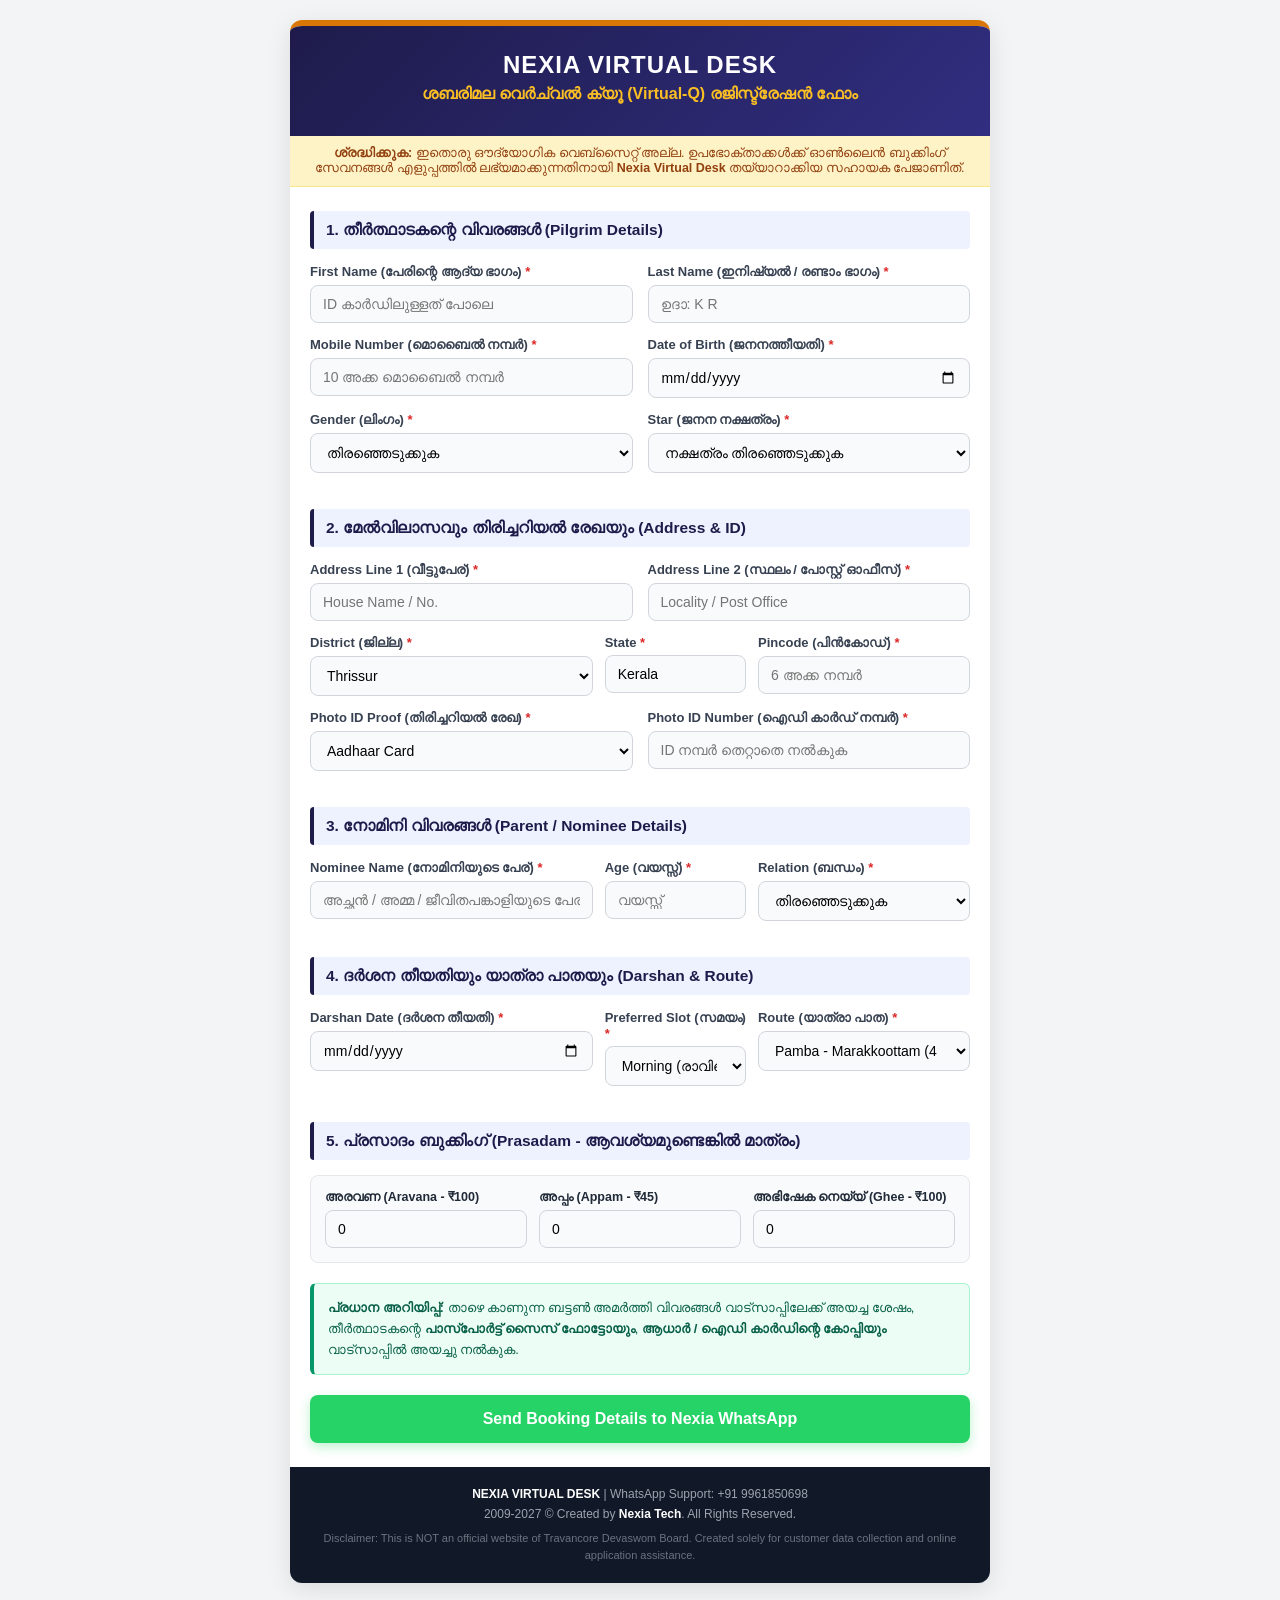
==== sabarimala/index.html @ ea1bdca4 "Create index.html page for sabarimala virtual queue application data collection" ====
<!DOCTYPE html>
<html lang="ml">
<head>
    <meta charset="UTF-8">
    <meta name="viewport" content="width=device-width, initial-scale=1.0">
    <title>Sabarimala Virtual-Q Assistance | Nexia Virtual Desk</title>
    <style>
        :root {
            --primary: #1e1b4b;
            --secondary: #312e81;
            --accent: #d97706;
            --whatsapp: #25D366;
            --bg: #f3f4f6;
            --card: #ffffff;
            --text: #1f2937;
            --border: #d1d5db;
        }
        * {
            box-sizing: border-box;
            margin: 0;
            padding: 0;
            font-family: 'Segoe UI', Roboto, Helvetica, Arial, sans-serif;
        }
        body {
            background-color: var(--bg);
            color: var(--text);
            padding: 20px 12px;
        }
        .container {
            max-width: 700px;
            margin: 0 auto;
            background: var(--card);
            border-radius: 12px;
            box-shadow: 0 6px 24px rgba(0, 0, 0, 0.1);
            overflow: hidden;
            border-top: 6px solid var(--accent);
        }
        .header {
            background: linear-gradient(135deg, var(--primary), var(--secondary));
            color: #ffffff;
            padding: 25px 20px;
            text-align: center;
        }
        .header h1 {
            font-size: 24px;
            font-weight: 800;
            letter-spacing: 1px;
            margin-bottom: 6px;
            color: #ffffff;
        }
        .header h2 {
            font-size: 16px;
            color: #fbbf24;
            font-weight: 600;
            margin-bottom: 8px;
        }
        .disclaimer-banner {
            background-color: #fef3c7;
            color: #92400e;
            padding: 10px 15px;
            font-size: 12.5px;
            text-align: center;
            border-bottom: 1px solid #fde68a;
            font-weight: 500;
        }
        .form-body {
            padding: 24px 20px;
        }
        .section-title {
            font-size: 15.5px;
            font-weight: 700;
            color: var(--primary);
            background: #eef2ff;
            padding: 10px 12px;
            border-left: 4px solid var(--primary);
            border-radius: 4px;
            margin: 22px 0 15px 0;
        }
        .section-title:first-child {
            margin-top: 0;
        }
        .grid-row {
            display: grid;
            grid-template-columns: 1fr 1fr;
            gap: 15px;
        }
        .grid-3 {
            display: grid;
            grid-template-columns: 2fr 1fr 1.5fr;
            gap: 12px;
        }
        .form-group {
            margin-bottom: 14px;
        }
        label {
            display: block;
            font-size: 13px;
            font-weight: 600;
            margin-bottom: 5px;
            color: #374151;
        }
        label span.req {
            color: #dc2626;
        }
        input, select {
            width: 100%;
            padding: 10px 12px;
            border: 1px solid var(--border);
            border-radius: 8px;
            font-size: 14px;
            background: #f9fafb;
            transition: all 0.2s;
        }
        input:focus, select:focus {
            outline: none;
            border-color: var(--accent);
            background: #ffffff;
            box-shadow: 0 0 0 3px rgba(217, 119, 6, 0.15);
        }
        .prasadam-grid {
            display: grid;
            grid-template-columns: repeat(auto-fill, minmax(190px, 1fr));
            gap: 12px;
            background: #f9fafb;
            padding: 14px;
            border-radius: 8px;
            border: 1px solid #e5e7eb;
        }
        .prasadam-item label {
            font-size: 12.5px;
            color: #1f2937;
        }
        .note-box {
            background: #ecfdf5;
            border: 1px solid #a7f3d0;
            border-left: 4px solid #059669;
            padding: 14px;
            border-radius: 6px;
            font-size: 13px;
            color: #065f46;
            margin: 20px 0;
            line-height: 1.6;
        }
        .submit-btn {
            width: 100%;
            background: var(--whatsapp);
            color: #ffffff;
            border: none;
            padding: 15px;
            font-size: 16px;
            font-weight: 700;
            border-radius: 8px;
            cursor: pointer;
            display: flex;
            align-items: center;
            justify-content: center;
            gap: 10px;
            box-shadow: 0 4px 12px rgba(37, 211, 102, 0.3);
            transition: background 0.2s, transform 0.1s;
        }
        .submit-btn:hover {
            background: #1ebe5b;
        }
        .submit-btn:active {
            transform: scale(0.99);
        }
        .footer {
            text-align: center;
            padding: 18px 15px;
            background: #111827;
            color: #9ca3af;
            font-size: 12px;
            line-height: 1.6;
        }
        .footer strong {
            color: #ffffff;
        }
        .footer .disclaimer-small {
            font-size: 11px;
            color: #6b7280;
            margin-top: 6px;
        }
        @media (max-width: 580px) {
            .grid-row, .grid-3 {
                grid-template-columns: 1fr;
                gap: 0;
            }
        }
    </style>
</head>
<body>

<div class="container">
    <div class="header">
        <h1>NEXIA VIRTUAL DESK</h1>
        <h2>ശബരിമല വെർച്വൽ ക്യൂ (Virtual-Q) രജിസ്ട്രേഷൻ ഫോം</h2>
    </div>

    <div class="disclaimer-banner">
        <strong>ശ്രദ്ധിക്കുക:</strong> ഇതൊരു ഔദ്യോഗിക വെബ്സൈറ്റ് അല്ല. ഉപഭോക്താക്കൾക്ക് ഓൺലൈൻ ബുക്കിംഗ് സേവനങ്ങൾ എളുപ്പത്തിൽ ലഭ്യമാക്കുന്നതിനായി <strong>Nexia Virtual Desk</strong> തയ്യാറാക്കിയ സഹായക പേജാണിത്.
    </div>

    <form id="sabarimalaForm" class="form-body" onsubmit="sendToWhatsApp(event)">
        
        <!-- 1. PILGRIM DETAILS -->
        <div class="section-title">1. തീർത്ഥാടകന്റെ വിവരങ്ങൾ (Pilgrim Details)</div>
        
        <div class="grid-row">
            <div class="form-group">
                <label>First Name (പേരിന്റെ ആദ്യ ഭാഗം) <span class="req">*</span></label>
                <input type="text" id="firstName" placeholder="ID കാർഡിലുള്ളത് പോലെ" required>
            </div>
            <div class="form-group">
                <label>Last Name (ഇനിഷ്യൽ / രണ്ടാം ഭാഗം) <span class="req">*</span></label>
                <input type="text" id="lastName" placeholder="ഉദാ: K R" required>
            </div>
        </div>

        <div class="grid-row">
            <div class="form-group">
                <label>Mobile Number (മൊബൈൽ നമ്പർ) <span class="req">*</span></label>
                <input type="tel" id="mobile" pattern="[0-9]{10}" placeholder="10 അക്ക മൊബൈൽ നമ്പർ" required>
            </div>
            <div class="form-group">
                <label>Date of Birth (ജനനത്തീയതി) <span class="req">*</span></label>
                <input type="date" id="dob" required>
            </div>
        </div>

        <div class="grid-row">
            <div class="form-group">
                <label>Gender (ലിംഗം) <span class="req">*</span></label>
                <select id="gender" required>
                    <option value="">തിരഞ്ഞെടുക്കുക</option>
                    <option value="Male">Male (പുരുഷൻ)</option>
                    <option value="Female">Female (സ്ത്രീ)</option>
                    <option value="Others">Others</option>
                </select>
            </div>
            <div class="form-group">
                <label>Star (ജനന നക്ഷത്രം) <span class="req">*</span></label>
                <select id="star" required>
                    <option value="">നക്ഷത്രം തിരഞ്ഞെടുക്കുക</option>
                    <option value="Aswathi (അശ്വതി)">Aswathi (അശ്വതി)</option>
                    <option value="Bharani (ഭരണി)">Bharani (ഭരണി)</option>
                    <option value="Kaarthika (കാർത്തിക)">Kaarthika (കാർത്തിക)</option>
                    <option value="Rohini (രോഹിണി)">Rohini (രോഹിണി)</option>
                    <option value="Makeeryam (മകയിരം)">Makeeryam (മകയിരം)</option>
                    <option value="Thiruvaathira (തിരുവാതിര)">Thiruvaathira (തിരുവാതിര)</option>
                    <option value="Punartham (പുണർതം)">Punartham (പുണർതം)</option>
                    <option value="Pooyyam (പൂയം)">Pooyyam (പൂയം)</option>
                    <option value="Aayilyam (ആയില്യം)">Aayilyam (ആയില്യം)</option>
                    <option value="Makham (മകം)">Makham (മകം)</option>
                    <option value="Pooram (പൂരം)">Pooram (പൂരം)</option>
                    <option value="Uthram (ഉത്രം)">Uthram (ഉത്രം)</option>
                    <option value="Atham (അത്തം)">Atham (അത്തം)</option>
                    <option value="Chitra (ചിത്തിര)">Chitra (ചിത്തിര)</option>
                    <option value="Chothi (ചോതി)">Chothi (ചോതി)</option>
                    <option value="Visaakam (വിശാഖം)">Visaakam (വിശാഖം)</option>
                    <option value="Anizham (അനിഴം)">Anizham (അനിഴം)</option>
                    <option value="Thruketta (തൃക്കേട്ട)">Thruketta (തൃക്കേട്ട)</option>
                    <option value="Moolam (മൂലം)">Moolam (മൂലം)</option>
                    <option value="Pooraadam (പൂരാടം)">Pooraadam (പൂരാടം)</option>
                    <option value="Uthraadam (ഉത്രാടം)">Uthraadam (ഉത്രാടം)</option>
                    <option value="Thiruvonam (തിരുവോണം)">Thiruvonam (തിരുവോണം)</option>
                    <option value="Avittam (അവിട്ടം)">Avittam (അവിട്ടം)</option>
                    <option value="Chathayam (ചതയം)">Chathayam (ചതയം)</option>
                    <option value="Poorattadhi (പൂരുരുട്ടാതി)">Poorattadhi (പൂരുരുട്ടാതി)</option>
                    <option value="Uthrattathi (ഉത്രട്ടാതി)">Uthrattathi (ഉത്രട്ടാതി)</option>
                    <option value="Revathi (രേവതി)">Revathi (രേവതി)</option>
                </select>
            </div>
        </div>

        <!-- 2. ADDRESS & ID DETAILS -->
        <div class="section-title">2. മേൽവിലാസവും തിരിച്ചറിയൽ രേഖയും (Address & ID)</div>

        <div class="grid-row">
            <div class="form-group">
                <label>Address Line 1 (വീട്ടുപേര്) <span class="req">*</span></label>
                <input type="text" id="address1" placeholder="House Name / No." required>
            </div>
            <div class="form-group">
                <label>Address Line 2 (സ്ഥലം / പോസ്റ്റ് ഓഫീസ്) <span class="req">*</span></label>
                <input type="text" id="address2" placeholder="Locality / Post Office" required>
            </div>
        </div>

        <div class="grid-3">
            <div class="form-group">
                <label>District (ജില്ല) <span class="req">*</span></label>
                <select id="district" required>
                    <option value="Thrissur">Thrissur</option>
                    <option value="Thiruvananthapuram">Thiruvananthapuram</option>
                    <option value="Kollam">Kollam</option>
                    <option value="Pathanamthitta">Pathanamthitta</option>
                    <option value="Alappuzha">Alappuzha</option>
                    <option value="Kottayam">Kottayam</option>
                    <option value="Idukki">Idukki</option>
                    <option value="Ernakulam">Ernakulam</option>
                    <option value="Palakkad">Palakkad</option>
                    <option value="Malappuram">Malappuram</option>
                    <option value="Kozhikode">Kozhikode</option>
                    <option value="Wayanad">Wayanad</option>
                    <option value="Kannur">Kannur</option>
                    <option value="Kasaragod">Kasaragod</option>
                    <option value="Other State">Other State</option>
                </select>
            </div>
            <div class="form-group">
                <label>State <span class="req">*</span></label>
                <input type="text" id="state" value="Kerala" required>
            </div>
            <div class="form-group">
                <label>Pincode (പിൻകോഡ്) <span class="req">*</span></label>
                <input type="text" id="pincode" pattern="[0-9]{6}" placeholder="6 അക്ക നമ്പർ" required>
            </div>
        </div>

        <div class="grid-row">
            <div class="form-group">
                <label>Photo ID Proof (തിരിച്ചറിയൽ രേഖ) <span class="req">*</span></label>
                <select id="idType" required>
                    <option value="Aadhaar">Aadhaar Card</option>
                    <option value="Voter ID">Voter ID</option>
                    <option value="Passport">Passport</option>
                </select>
            </div>
            <div class="form-group">
                <label>Photo ID Number (ഐഡി കാർഡ് നമ്പർ) <span class="req">*</span></label>
                <input type="text" id="idNumber" placeholder="ID നമ്പർ തെറ്റാതെ നൽകുക" required>
            </div>
        </div>

        <!-- 3. NOMINEE DETAILS -->
        <div class="section-title">3. നോമിനി വിവരങ്ങൾ (Parent / Nominee Details)</div>

        <div class="grid-3">
            <div class="form-group">
                <label>Nominee Name (നോമിനിയുടെ പേര്) <span class="req">*</span></label>
                <input type="text" id="nomineeName" placeholder="അച്ഛൻ / അമ്മ / ജീവിതപങ്കാളിയുടെ പേര്" required>
            </div>
            <div class="form-group">
                <label>Age (വയസ്സ്) <span class="req">*</span></label>
                <input type="number" id="nomineeAge" min="1" max="110" placeholder="വയസ്സ്" required>
            </div>
            <div class="form-group">
                <label>Relation (ബന്ധം) <span class="req">*</span></label>
                <select id="nomineeRelation" required>
                    <option value="">തിരഞ്ഞെടുക്കുക</option>
                    <option value="Father (അച്ഛൻ)">Father (അച്ഛൻ)</option>
                    <option value="Mother (അമ്മ)">Mother (അമ്മ)</option>
                    <option value="Spouse (ഭാര്യ / ഭർത്താവ്)">Spouse (ഭാര്യ / ഭർത്താവ്)</option>
                    <option value="Son (മകൻ)">Son (മകൻ)</option>
                    <option value="Daughter (മകൾ)">Daughter (മകൾ)</option>
                    <option value="Brother (സഹോദരൻ)">Brother (സഹോദരൻ)</option>
                    <option value="Sister (സഹോദരി)">Sister (സഹോദരി)</option>
                </select>
            </div>
        </div>

        <!-- 4. DARSHAN & ROUTE DETAILS -->
        <div class="section-title">4. ദർശന തീയതിയും യാത്രാ പാതയും (Darshan & Route)</div>

        <div class="grid-3">
            <div class="form-group">
                <label>Darshan Date (ദർശന തീയതി) <span class="req">*</span></label>
                <input type="date" id="bookingDate" required>
            </div>
            <div class="form-group">
                <label>Preferred Slot (സമയം) <span class="req">*</span></label>
                <select id="slotTime" required>
                    <option value="Morning (രാവിലെ)">Morning (രാവിലെ)</option>
                    <option value="Afternoon (ഉച്ചയ്ക്ക്)">Afternoon (ഉച്ചയ്ക്ക്)</option>
                    <option value="Evening (വൈകുന്നേരം)">Evening (വൈകുന്നേരം)</option>
                    <option value="Any Available Slot">Any Available Slot</option>
                </select>
            </div>
            <div class="form-group">
                <label>Route (യാത്രാ പാത) <span class="req">*</span></label>
                <select id="route" required>
                    <option value="Pamba - Marakkoottam (4 Kms)">Pamba - Marakkoottam (4 Kms)</option>
                    <option value="Erumely - Traditional Path (46 Kms)">Erumely - Traditional Path (46 Kms)</option>
                    <option value="Vandiperiyar - Pulmedu (16 Kms)">Vandiperiyar - Pulmedu (16 Kms)</option>
                </select>
            </div>
        </div>

        <!-- 5. PRASADAM DETAILS -->
        <div class="section-title">5. പ്രസാദം ബുക്കിംഗ് (Prasadam - ആവശ്യമുണ്ടെങ്കിൽ മാത്രം)</div>
        
        <div class="prasadam-grid">
            <div class="prasadam-item">
                <label>അരവണ (Aravana - ₹100)</label>
                <input type="number" id="aravana" min="0" max="10" value="0">
            </div>
            <div class="prasadam-item">
                <label>അപ്പം (Appam - ₹45)</label>
                <input type="number" id="appam" min="0" max="5" value="0">
            </div>
            <div class="prasadam-item">
                <label>അഭിഷേക നെയ്യ് (Ghee - ₹100)</label>
                <input type="number" id="ghee" min="0" max="5" value="0">
            </div>
        </div>

        <div class="note-box">
            <strong>പ്രധാന അറിയിപ്പ്:</strong> താഴെ കാണുന്ന ബട്ടൺ അമർത്തി വിവരങ്ങൾ വാട്സാപ്പിലേക്ക് അയച്ച ശേഷം, തീർത്ഥാടകന്റെ <strong>പാസ്‌പോർട്ട് സൈസ് ഫോട്ടോയും</strong>, <strong>ആധാർ / ഐഡി കാർഡിന്റെ കോപ്പിയും</strong> വാട്സാപ്പിൽ അയച്ചു നൽകുക.
        </div>

        <button type="submit" class="submit-btn">
            <span>Send Booking Details to Nexia WhatsApp</span>
        </button>
    </form>

    <div class="footer">
        <div><strong>NEXIA VIRTUAL DESK</strong> | WhatsApp Support: +91 9961850698</div>
        <div>2009-2027 &copy; Created by <strong>Nexia Tech</strong>. All Rights Reserved.</div>
        <div class="disclaimer-small">Disclaimer: This is NOT an official website of Travancore Devaswom Board. Created solely for customer data collection and online application assistance.</div>
    </div>
</div>

<script>
function sendToWhatsApp(event) {
    event.preventDefault();

    const firstName = document.getElementById('firstName').value.trim();
    const lastName = document.getElementById('lastName').value.trim();
    const mobile = document.getElementById('mobile').value.trim();
    const dobRaw = document.getElementById('dob').value;
    const gender = document.getElementById('gender').value;
    const star = document.getElementById('star').value;

    const address1 = document.getElementById('address1').value.trim();
    const address2 = document.getElementById('address2').value.trim();
    const district = document.getElementById('district').value;
    const state = document.getElementById('state').value.trim();
    const pincode = document.getElementById('pincode').value.trim();
    const idType = document.getElementById('idType').value;
    const idNumber = document.getElementById('idNumber').value.trim();

    const nomineeName = document.getElementById('nomineeName').value.trim();
    const nomineeAge = document.getElementById('nomineeAge').value.trim();
    const nomineeRelation = document.getElementById('nomineeRelation').value;

    const bookingDateRaw = document.getElementById('bookingDate').value;
    const slotTime = document.getElementById('slotTime').value;
    const route = document.getElementById('route').value;

    const aravana = document.getElementById('aravana').value || '0';
    const appam = document.getElementById('appam').value || '0';
    const ghee = document.getElementById('ghee').value || '0';

    const formatDate = (dateStr) => {
        if (!dateStr) return 'N/A';
        const parts = dateStr.split('-');
        return `${parts[2]}-${parts[1]}-${parts[0]}`;
    };

    const dob = formatDate(dobRaw);
    const bookingDate = formatDate(bookingDateRaw);

    let prasadamText = 'ആവശ്യമില്ല (None)';
    if (parseInt(aravana) > 0 || parseInt(appam) > 0 || parseInt(ghee) > 0) {
        prasadamText = `Aravana: ${aravana}, Appam: ${appam}, Ghee: ${ghee}`;
    }

    const message = 
`*SABARIMALA VIRTUAL-Q BOOKING*
*Nexia Virtual Desk*

*1. Pilgrim Details:*
• *First Name:* ${firstName}
• *Last Name:* ${lastName}
• *Mobile:* ${mobile}
• *DOB:* ${dob}
• *Gender:* ${gender}
• *Star:* ${star}

*2. Address & ID Proof:*
• *Address 1:* ${address1}
• *Address 2:* ${address2}
• *District:* ${district}
• *State:* ${state}
• *Pincode:* ${pincode}
• *ID Proof:* ${idType}
• *ID Number:* ${idNumber}

*3. Nominee Details:*
• *Nominee Name:* ${nomineeName}
• *Nominee Age:* ${nomineeAge}
• *Relation:* ${nomineeRelation}

*4. Darshan & Prasadam:*
• *Darshan Date:* ${bookingDate}
• *Preferred Slot:* ${slotTime}
• *Route:* ${route}
• *Prasadam:* ${prasadamText}

*(തീർത്ഥാടകന്റെ ഫോട്ടോയും ഐഡി കാർഡ് കോപ്പിയും ഇതോടൊപ്പം അയക്കുന്നു)*`;

    const whatsappUrl = `https://wa.me/919961850698?text=${encodeURIComponent(message)}`;
    window.open(whatsappUrl, '_blank');
}
</script>

</body>
</html>
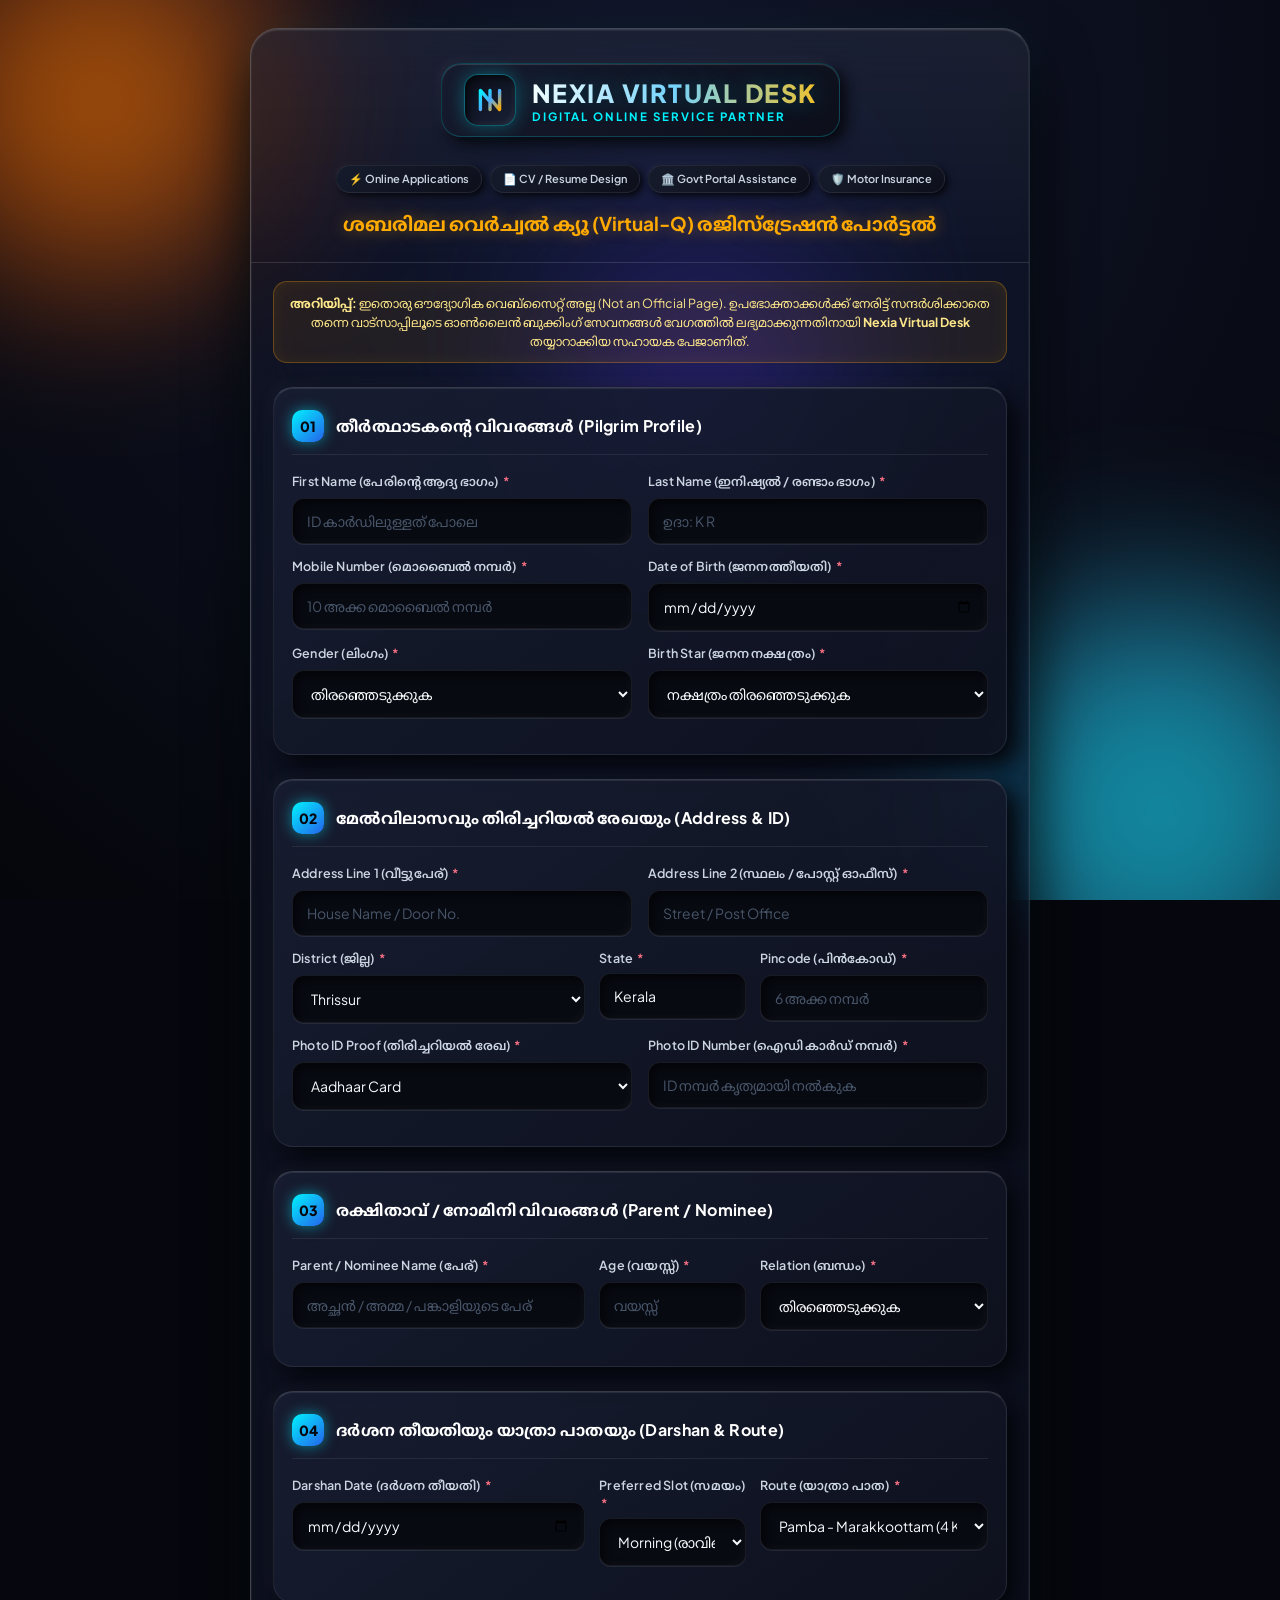
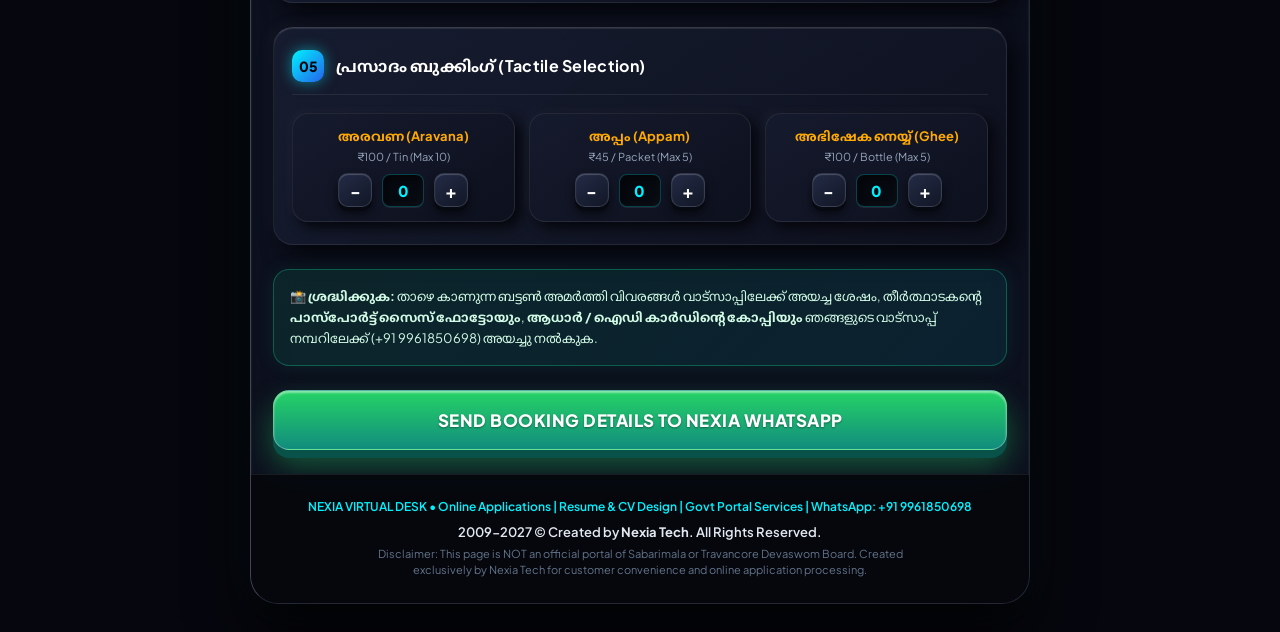
==== commit fcce5312: "Update index.html black theme added" ====
--- a/sabarimala/index.html
+++ b/sabarimala/index.html
@@ -3,469 +3,877 @@
 <head>
     <meta charset="UTF-8">
     <meta name="viewport" content="width=device-width, initial-scale=1.0">
-    <title>Sabarimala Virtual-Q Assistance | Nexia Virtual Desk</title>
+    <title>Sabarimala Virtual-Q | Nexia Virtual Desk</title>
+    <link href="https://fonts.googleapis.com/css2?family=Plus+Jakarta+Sans:wght@400;600;700;800&family=Noto+Sans+Malayalam:wght@400;600;700&display=swap" rel="stylesheet">
     <style>
         :root {
-            --primary: #1e1b4b;
-            --secondary: #312e81;
-            --accent: #d97706;
-            --whatsapp: #25D366;
-            --bg: #f3f4f6;
-            --card: #ffffff;
-            --text: #1f2937;
-            --border: #d1d5db;
-        }
+            --bg-deep: #06070e;
+            --glass-bg: rgba(18, 22, 38, 0.65);
+            --glass-border: rgba(255, 255, 255, 0.1);
+            --glass-highlight: rgba(255, 255, 255, 0.22);
+            --neon-gold: #ffaa00;
+            --neon-cyan: #00f2fe;
+            --neon-purple: #7c3aed;
+            --neon-green: #10b981;
+            --text-main: #f8fafc;
+            --text-muted: #94a3b8;
+            --skeuo-dark: #090b14;
+            --skeuo-light: #1e253c;
+        }
+
         * {
             box-sizing: border-box;
             margin: 0;
             padding: 0;
-            font-family: 'Segoe UI', Roboto, Helvetica, Arial, sans-serif;
-        }
+            font-family: 'Plus Jakarta Sans', 'Noto Sans Malayalam', sans-serif;
+            -webkit-tap-highlight-color: transparent;
+        }
+
         body {
-            background-color: var(--bg);
-            color: var(--text);
-            padding: 20px 12px;
-        }
-        .container {
-            max-width: 700px;
+            background-color: var(--bg-deep);
+            color: var(--text-main);
+            min-height: 100vh;
+            padding: 28px 14px;
+            position: relative;
+            overflow-x: hidden;
+        }
+
+        /* Animated Floating Liquid Neon Orbs */
+        .ambient-canvas {
+            position: fixed;
+            top: 0;
+            left: 0;
+            width: 100vw;
+            height: 100vh;
+            z-index: -1;
+            overflow: hidden;
+            background: radial-gradient(circle at 50% 10%, #11162b 0%, #05060b 100%);
+        }
+
+        .orb {
+            position: absolute;
+            border-radius: 50%;
+            filter: blur(85px);
+            opacity: 0.6;
+            animation: floatOrb 18s infinite alternate ease-in-out;
+        }
+
+        .orb-1 {
+            width: 360px;
+            height: 360px;
+            background: radial-gradient(circle, #ff9900, #ff3300);
+            top: -80px;
+            left: -80px;
+        }
+
+        .orb-2 {
+            width: 420px;
+            height: 420px;
+            background: radial-gradient(circle, #00f2fe, #4facfe);
+            bottom: -120px;
+            right: -90px;
+            animation-delay: -5s;
+        }
+
+        .orb-3 {
+            width: 300px;
+            height: 300px;
+            background: radial-gradient(circle, #9333ea, #3b82f6);
+            top: 42%;
+            left: 55%;
+            transform: translate(-50%, -50%);
+            animation-delay: -10s;
+        }
+
+        @keyframes floatOrb {
+            0% { transform: translate(0, 0) scale(1) rotate(0deg); }
+            50% { transform: translate(45px, -55px) scale(1.12) rotate(18deg); }
+            100% { transform: translate(-40px, 45px) scale(0.92) rotate(-18deg); }
+        }
+
+        /* Main Liquid Glass Container */
+        .main-wrapper {
+            max-width: 780px;
             margin: 0 auto;
-            background: var(--card);
-            border-radius: 12px;
-            box-shadow: 0 6px 24px rgba(0, 0, 0, 0.1);
+            background: var(--glass-bg);
+            backdrop-filter: blur(28px) saturate(180%);
+            -webkit-backdrop-filter: blur(28px) saturate(180%);
+            border-radius: 28px;
+            border: 1px solid var(--glass-border);
+            border-top: 1px solid var(--glass-highlight);
+            border-left: 1px solid var(--glass-highlight);
+            box-shadow: 
+                0 30px 60px rgba(0, 0, 0, 0.85),
+                inset 0 1px 2px rgba(255, 255, 255, 0.18),
+                0 0 40px rgba(0, 242, 254, 0.06);
             overflow: hidden;
-            border-top: 6px solid var(--accent);
-        }
-        .header {
-            background: linear-gradient(135deg, var(--primary), var(--secondary));
-            color: #ffffff;
-            padding: 25px 20px;
+        }
+
+        /* Nexia Brand Header & Geometric Logo */
+        .brand-header {
+            padding: 34px 24px 24px;
             text-align: center;
-        }
-        .header h1 {
-            font-size: 24px;
+            background: linear-gradient(180deg, rgba(255,255,255,0.05) 0%, rgba(255,255,255,0) 100%);
+            border-bottom: 1px solid rgba(255, 255, 255, 0.08);
+            position: relative;
+        }
+
+        .logo-row {
+            display: inline-flex;
+            align-items: center;
+            gap: 16px;
+            margin-bottom: 14px;
+            padding: 10px 22px;
+            border-radius: 20px;
+            background: linear-gradient(145deg, #161b2e, #0c0f1a);
+            box-shadow: 
+                6px 6px 14px #06080e,
+                -4px -4px 12px rgba(255, 255, 255, 0.05),
+                inset 0 1px 1px rgba(255, 255, 255, 0.15);
+            border: 1px solid rgba(0, 242, 254, 0.2);
+        }
+
+        .nexia-logo-box {
+            width: 52px;
+            height: 52px;
+            border-radius: 14px;
+            background: linear-gradient(145deg, #0b0e18, #192036);
+            box-shadow: 
+                inset 3px 3px 6px #06080d,
+                inset -2px -2px 5px rgba(255, 255, 255, 0.07),
+                0 0 18px rgba(0, 242, 254, 0.3);
+            display: flex;
+            align-items: center;
+            justify-content: center;
+            border: 1px solid rgba(0, 242, 254, 0.35);
+        }
+
+        .brand-text-group {
+            text-align: left;
+        }
+
+        .brand-title {
+            font-size: 25px;
             font-weight: 800;
-            letter-spacing: 1px;
-            margin-bottom: 6px;
-            color: #ffffff;
-        }
-        .header h2 {
-            font-size: 16px;
-            color: #fbbf24;
+            letter-spacing: 1.5px;
+            background: linear-gradient(90deg, #ffffff, #7dd3fc, #fbbf24);
+            -webkit-background-clip: text;
+            -webkit-text-fill-color: transparent;
+            text-shadow: 0 0 25px rgba(0, 242, 254, 0.25);
+        }
+
+        .brand-tagline {
+            font-size: 11.5px;
+            color: var(--neon-cyan);
+            letter-spacing: 2px;
+            text-transform: uppercase;
+            font-weight: 700;
+            display: block;
+        }
+
+        /* Nexia Service Pills */
+        .nexia-services-bar {
+            display: flex;
+            flex-wrap: wrap;
+            justify-content: center;
+            gap: 8px;
+            margin: 14px 0 18px;
+        }
+
+        .service-pill {
+            font-size: 11px;
             font-weight: 600;
-            margin-bottom: 8px;
-        }
-        .disclaimer-banner {
-            background-color: #fef3c7;
-            color: #92400e;
-            padding: 10px 15px;
+            color: #cbd5e1;
+            padding: 6px 12px;
+            border-radius: 99px;
+            background: linear-gradient(145deg, #161b2c, #0d101b);
+            box-shadow: 
+                3px 3px 6px #07080e,
+                -2px -2px 5px rgba(255,255,255,0.04);
+            border: 1px solid rgba(255,255,255,0.07);
+        }
+
+        .portal-heading {
+            font-size: 19px;
+            font-weight: 700;
+            color: var(--neon-gold);
+            text-shadow: 0 0 16px rgba(255, 170, 0, 0.45);
+            margin-top: 6px;
+        }
+
+        /* Tactile Disclaimer Box */
+        .disclaimer-glass {
+            margin: 18px 22px 0;
+            padding: 12px 16px;
+            border-radius: 14px;
+            background: rgba(255, 170, 0, 0.08);
+            border: 1px solid rgba(255, 170, 0, 0.3);
+            box-shadow: inset 0 0 15px rgba(255, 170, 0, 0.08);
+            color: #fde68a;
             font-size: 12.5px;
             text-align: center;
-            border-bottom: 1px solid #fde68a;
-            font-weight: 500;
-        }
-        .form-body {
-            padding: 24px 20px;
-        }
-        .section-title {
-            font-size: 15.5px;
+            line-height: 1.5;
+        }
+
+        .form-content {
+            padding: 24px 22px;
+        }
+
+        /* 3D Skeuomorphic Tactile Cards */
+        .skeuo-card {
+            background: linear-gradient(145deg, rgba(26, 32, 53, 0.8), rgba(14, 17, 30, 0.9));
+            border-radius: 20px;
+            padding: 22px 18px;
+            margin-bottom: 24px;
+            border: 1px solid rgba(255, 255, 255, 0.07);
+            border-top: 1px solid rgba(255, 255, 255, 0.16);
+            box-shadow: 
+                10px 10px 22px #05060b,
+                -6px -6px 16px rgba(255, 255, 255, 0.03),
+                inset 0 1px 1px rgba(255, 255, 255, 0.1);
+            transition: transform 0.2s cubic-bezier(0.34, 1.56, 0.64, 1), box-shadow 0.2s ease;
+        }
+
+        .skeuo-card:active {
+            transform: translateY(2px) scale(0.996);
+            box-shadow: 
+                4px 4px 10px #05060b,
+                inset 2px 2px 6px rgba(0, 0, 0, 0.6);
+        }
+
+        .card-header {
+            display: flex;
+            align-items: center;
+            gap: 12px;
+            margin-bottom: 18px;
+            padding-bottom: 12px;
+            border-bottom: 1px solid rgba(255, 255, 255, 0.08);
+        }
+
+        .step-orb {
+            width: 32px;
+            height: 32px;
+            border-radius: 10px;
+            background: linear-gradient(135deg, var(--neon-cyan), #2563eb);
+            color: #04060c;
+            font-weight: 800;
+            font-size: 14px;
+            display: flex;
+            align-items: center;
+            justify-content: center;
+            box-shadow: 0 0 14px rgba(0, 242, 254, 0.5);
+        }
+
+        .card-title {
+            font-size: 16px;
             font-weight: 700;
-            color: var(--primary);
-            background: #eef2ff;
-            padding: 10px 12px;
-            border-left: 4px solid var(--primary);
-            border-radius: 4px;
-            margin: 22px 0 15px 0;
-        }
-        .section-title:first-child {
-            margin-top: 0;
-        }
-        .grid-row {
+            color: #ffffff;
+            letter-spacing: 0.3px;
+        }
+
+        .grid-2 {
             display: grid;
             grid-template-columns: 1fr 1fr;
-            gap: 15px;
-        }
+            gap: 16px;
+        }
+
         .grid-3 {
             display: grid;
-            grid-template-columns: 2fr 1fr 1.5fr;
-            gap: 12px;
-        }
-        .form-group {
+            grid-template-columns: 1.8fr 0.9fr 1.4fr;
+            gap: 14px;
+        }
+
+        .field-box {
             margin-bottom: 14px;
         }
+
         label {
             display: block;
-            font-size: 13px;
+            font-size: 12.5px;
             font-weight: 600;
-            margin-bottom: 5px;
-            color: #374151;
-        }
-        label span.req {
-            color: #dc2626;
-        }
+            color: #cbd5e1;
+            margin-bottom: 7px;
+            letter-spacing: 0.2px;
+        }
+
+        label .req {
+            color: #fb7185;
+            margin-left: 2px;
+        }
+
+        /* Recessed 3D Skeuomorphic Inputs */
         input, select {
             width: 100%;
-            padding: 10px 12px;
-            border: 1px solid var(--border);
-            border-radius: 8px;
+            padding: 13px 14px;
+            border-radius: 12px;
+            background: #080a12;
+            color: #f8fafc;
             font-size: 14px;
-            background: #f9fafb;
-            transition: all 0.2s;
-        }
+            border: 1px solid rgba(255, 255, 255, 0.07);
+            box-shadow: 
+                inset 4px 4px 8px #040509,
+                inset -3px -3px 7px rgba(255, 255, 255, 0.03),
+                0 1px 0 rgba(255, 255, 255, 0.08);
+            transition: all 0.22s ease;
+        }
+
+        input::placeholder {
+            color: #475569;
+        }
+
         input:focus, select:focus {
             outline: none;
-            border-color: var(--accent);
-            background: #ffffff;
-            box-shadow: 0 0 0 3px rgba(217, 119, 6, 0.15);
-        }
-        .prasadam-grid {
+            background: #0b0f1c;
+            border-color: var(--neon-cyan);
+            box-shadow: 
+                inset 4px 4px 8px #040509,
+                0 0 14px rgba(0, 242, 254, 0.35);
+        }
+
+        select option {
+            background: #0f1424;
+            color: #ffffff;
+        }
+
+        /* Tactile 3D Push Counter Buttons for Prasadam */
+        .prasadam-wrapper {
             display: grid;
-            grid-template-columns: repeat(auto-fill, minmax(190px, 1fr));
-            gap: 12px;
-            background: #f9fafb;
-            padding: 14px;
+            grid-template-columns: repeat(3, 1fr);
+            gap: 14px;
+        }
+
+        .prasadam-tactile-box {
+            background: linear-gradient(145deg, #151a2d, #0d101d);
+            padding: 14px 12px;
+            border-radius: 16px;
+            text-align: center;
+            border: 1px solid rgba(255,255,255,0.08);
+            box-shadow: 
+                6px 6px 12px #06070d,
+                -4px -4px 10px rgba(255,255,255,0.03);
+        }
+
+        .prasadam-name {
+            font-size: 13px;
+            font-weight: 700;
+            color: var(--neon-gold);
+            margin-bottom: 4px;
+        }
+
+        .prasadam-price {
+            font-size: 11px;
+            color: var(--text-muted);
+            margin-bottom: 10px;
+        }
+
+        .counter-controls {
+            display: flex;
+            align-items: center;
+            justify-content: center;
+            gap: 10px;
+        }
+
+        .tactile-mini-btn {
+            width: 34px;
+            height: 34px;
+            border-radius: 10px;
+            border: 1px solid rgba(255,255,255,0.12);
+            background: linear-gradient(145deg, #232b46, #121726);
+            color: #ffffff;
+            font-size: 18px;
+            font-weight: 700;
+            cursor: pointer;
+            box-shadow: 
+                0 4px 0 #070911,
+                0 6px 10px rgba(0,0,0,0.6),
+                inset 0 1px 1px rgba(255,255,255,0.2);
+            transition: all 0.1s ease;
+        }
+
+        .tactile-mini-btn:active {
+            transform: translateY(4px);
+            box-shadow: 
+                0 0px 0 #070911,
+                inset 2px 2px 5px rgba(0,0,0,0.7);
+        }
+
+        .counter-val {
+            width: 42px;
+            text-align: center;
+            font-weight: 800;
+            font-size: 15px;
+            padding: 6px 0;
             border-radius: 8px;
-            border: 1px solid #e5e7eb;
-        }
-        .prasadam-item label {
-            font-size: 12.5px;
-            color: #1f2937;
-        }
-        .note-box {
-            background: #ecfdf5;
-            border: 1px solid #a7f3d0;
-            border-left: 4px solid #059669;
-            padding: 14px;
-            border-radius: 6px;
+            background: #070910;
+            color: var(--neon-cyan);
+            border: 1px solid rgba(0, 242, 254, 0.25);
+        }
+
+        /* Document Alert Box */
+        .doc-notice {
+            background: linear-gradient(135deg, rgba(16, 185, 129, 0.12), rgba(0, 242, 254, 0.08));
+            border: 1px solid rgba(16, 185, 129, 0.4);
+            border-radius: 16px;
+            padding: 16px;
+            margin-bottom: 24px;
             font-size: 13px;
-            color: #065f46;
-            margin: 20px 0;
+            color: #d1fae5;
             line-height: 1.6;
-        }
-        .submit-btn {
+            box-shadow: 0 0 20px rgba(16, 185, 129, 0.1);
+        }
+
+        /* 3D Physical Tactile Push Button */
+        .tactile-submit-btn {
             width: 100%;
-            background: var(--whatsapp);
+            padding: 18px 24px;
+            border-radius: 16px;
+            border: 1px solid rgba(255, 255, 255, 0.3);
+            background: linear-gradient(180deg, #25d366 0%, #128c7e 100%);
             color: #ffffff;
-            border: none;
-            padding: 15px;
-            font-size: 16px;
-            font-weight: 700;
-            border-radius: 8px;
+            font-size: 17px;
+            font-weight: 800;
+            letter-spacing: 0.5px;
             cursor: pointer;
             display: flex;
             align-items: center;
             justify-content: center;
-            gap: 10px;
-            box-shadow: 0 4px 12px rgba(37, 211, 102, 0.3);
-            transition: background 0.2s, transform 0.1s;
-        }
-        .submit-btn:hover {
-            background: #1ebe5b;
-        }
-        .submit-btn:active {
-            transform: scale(0.99);
-        }
-        .footer {
+            gap: 12px;
+            box-shadow: 
+                0 8px 0 #095249,
+                0 15px 30px rgba(37, 211, 102, 0.4),
+                inset 0 2px 2px rgba(255, 255, 255, 0.45);
+            transition: all 0.12s cubic-bezier(0.4, 0, 0.2, 1);
+            text-shadow: 0 1px 2px rgba(0, 0, 0, 0.4);
+        }
+
+        .tactile-submit-btn:hover {
+            filter: brightness(1.06);
+            box-shadow: 
+                0 8px 0 #095249,
+                0 18px 36px rgba(37, 211, 102, 0.55),
+                inset 0 2px 2px rgba(255, 255, 255, 0.5);
+        }
+
+        .tactile-submit-btn:active {
+            transform: translateY(7px);
+            box-shadow: 
+                0 1px 0 #095249,
+                0 5px 12px rgba(37, 211, 102, 0.3),
+                inset 0 3px 6px rgba(0, 0, 0, 0.4);
+        }
+
+        /* Nexia Showcase Footer */
+        .nexia-footer {
+            background: rgba(5, 7, 13, 0.9);
+            border-top: 1px solid rgba(255, 255, 255, 0.08);
+            padding: 24px 20px;
             text-align: center;
-            padding: 18px 15px;
-            background: #111827;
-            color: #9ca3af;
+        }
+
+        .footer-services {
             font-size: 12px;
-            line-height: 1.6;
-        }
-        .footer strong {
-            color: #ffffff;
-        }
-        .footer .disclaimer-small {
+            color: var(--neon-cyan);
+            margin-bottom: 10px;
+            font-weight: 600;
+        }
+
+        .footer-copy {
+            font-size: 13px;
+            color: #e2e8f0;
+            font-weight: 600;
+            margin-bottom: 6px;
+        }
+
+        .footer-sub {
             font-size: 11px;
-            color: #6b7280;
-            margin-top: 6px;
-        }
-        @media (max-width: 580px) {
-            .grid-row, .grid-3 {
+            color: #64748b;
+            max-width: 560px;
+            margin: 0 auto;
+            line-height: 1.5;
+        }
+
+        @media (max-width: 620px) {
+            .grid-2, .grid-3, .prasadam-wrapper {
                 grid-template-columns: 1fr;
-                gap: 0;
+                gap: 8px;
+            }
+            .brand-title {
+                font-size: 20px;
+            }
+            .form-content {
+                padding: 18px 14px;
             }
         }
     </style>
 </head>
 <body>
 
-<div class="container">
-    <div class="header">
-        <h1>NEXIA VIRTUAL DESK</h1>
-        <h2>ശബരിമല വെർച്വൽ ക്യൂ (Virtual-Q) രജിസ്ട്രേഷൻ ഫോം</h2>
+    <!-- Animated Floating Neon Glass Orbs -->
+    <div class="ambient-canvas">
+        <div class="orb orb-1"></div>
+        <div class="orb orb-2"></div>
+        <div class="orb orb-3"></div>
     </div>
 
-    <div class="disclaimer-banner">
-        <strong>ശ്രദ്ധിക്കുക:</strong> ഇതൊരു ഔദ്യോഗിക വെബ്സൈറ്റ് അല്ല. ഉപഭോക്താക്കൾക്ക് ഓൺലൈൻ ബുക്കിംഗ് സേവനങ്ങൾ എളുപ്പത്തിൽ ലഭ്യമാക്കുന്നതിനായി <strong>Nexia Virtual Desk</strong> തയ്യാറാക്കിയ സഹായക പേജാണിത്.
+    <div class="main-wrapper">
+        <!-- Brand Header with Geometric 'N' Logo -->
+        <div class="brand-header">
+            <div class="logo-row">
+                <div class="nexia-logo-box">
+                    <svg width="32" height="32" viewBox="0 0 40 40" fill="none" xmlns="http://www.w3.org/2000/svg">
+                        <defs>
+                            <linearGradient id="nexiaGrad" x1="0%" y1="0%" x2="100%" y2="100%">
+                                <stop offset="0%" stop-color="#00f2fe" />
+                                <stop offset="50%" stop-color="#4facfe" />
+                                <stop offset="100%" stop-color="#ffaa00" />
+                            </linearGradient>
+                        </defs>
+                        <path d="M8 32V8L20 22V8M32 8V32L20 18V32" stroke="url(#nexiaGrad)" stroke-width="4.2" stroke-linecap="round" stroke-linejoin="round"/>
+                    </svg>
+                </div>
+                <div class="brand-text-group">
+                    <div class="brand-title">NEXIA VIRTUAL DESK</div>
+                    <span class="brand-tagline">Digital Online Service Partner</span>
+                </div>
+            </div>
+
+            <div class="nexia-services-bar">
+                <span class="service-pill">⚡ Online Applications</span>
+                <span class="service-pill">📄 CV / Resume Design</span>
+                <span class="service-pill">🏛️ Govt Portal Assistance</span>
+                <span class="service-pill">🛡️ Motor Insurance</span>
+            </div>
+
+            <div class="portal-heading">ശബരിമല വെർച്വൽ ക്യൂ (Virtual-Q) രജിസ്ട്രേഷൻ പോർട്ടൽ</div>
+        </div>
+
+        <div class="disclaimer-glass">
+            <strong>അറിയിപ്പ്:</strong> ഇതൊരു ഔദ്യോഗിക വെബ്സൈറ്റ് അല്ല (Not an Official Page). ഉപഭോക്താക്കൾക്ക് നേരിട്ട് സന്ദർശിക്കാതെ തന്നെ വാട്സാപ്പിലൂടെ ഓൺലൈൻ ബുക്കിംഗ് സേവനങ്ങൾ വേഗത്തിൽ ലഭ്യമാക്കുന്നതിനായി <strong>Nexia Virtual Desk</strong> തയ്യാറാക്കിയ സഹായക പേജാണിത്.
+        </div>
+
+        <form id="sabarimalaForm" class="form-content" onsubmit="sendToWhatsApp(event)">
+            
+            <!-- SECTION 1: PILGRIM DETAILS -->
+            <div class="skeuo-card">
+                <div class="card-header">
+                    <div class="step-orb">01</div>
+                    <div class="card-title">തീർത്ഥാടകന്റെ വിവരങ്ങൾ (Pilgrim Profile)</div>
+                </div>
+
+                <div class="grid-2">
+                    <div class="field-box">
+                        <label>First Name (പേരിന്റെ ആദ്യ ഭാഗം) <span class="req">*</span></label>
+                        <input type="text" id="firstName" placeholder="ID കാർഡിലുള്ളത് പോലെ" required>
+                    </div>
+                    <div class="field-box">
+                        <label>Last Name (ഇനിഷ്യൽ / രണ്ടാം ഭാഗം) <span class="req">*</span></label>
+                        <input type="text" id="lastName" placeholder="ഉദാ: K R" required>
+                    </div>
+                </div>
+
+                <div class="grid-2">
+                    <div class="field-box">
+                        <label>Mobile Number (മൊബൈൽ നമ്പർ) <span class="req">*</span></label>
+                        <input type="tel" id="mobile" pattern="[0-9]{10}" placeholder="10 അക്ക മൊബൈൽ നമ്പർ" required>
+                    </div>
+                    <div class="field-box">
+                        <label>Date of Birth (ജനനത്തീയതി) <span class="req">*</span></label>
+                        <input type="date" id="dob" required>
+                    </div>
+                </div>
+
+                <div class="grid-2">
+                    <div class="field-box">
+                        <label>Gender (ലിംഗം) <span class="req">*</span></label>
+                        <select id="gender" required>
+                            <option value="">തിരഞ്ഞെടുക്കുക</option>
+                            <option value="Male">Male (പുരുഷൻ)</option>
+                            <option value="Female">Female (സ്ത്രീ)</option>
+                            <option value="Others">Others</option>
+                        </select>
+                    </div>
+                    <div class="field-box">
+                        <label>Birth Star (ജനന നക്ഷത്രം) <span class="req">*</span></label>
+                        <select id="star" required>
+                            <option value="">നക്ഷത്രം തിരഞ്ഞെടുക്കുക</option>
+                            <option value="Aswathi (അശ്വതി)">Aswathi (അശ്വതി)</option>
+                            <option value="Bharani (ഭരണി)">Bharani (ഭരണി)</option>
+                            <option value="Kaarthika (കാർത്തിക)">Kaarthika (കാർത്തിക)</option>
+                            <option value="Rohini (രോഹിണി)">Rohini (രോഹിണി)</option>
+                            <option value="Makeeryam (മകയിരം)">Makeeryam (മകയിരം)</option>
+                            <option value="Thiruvaathira (തിരുവാതിര)">Thiruvaathira (തിരുവാതിര)</option>
+                            <option value="Punartham (പുണർതം)">Punartham (പുണർതം)</option>
+                            <option value="Pooyyam (പൂയം)">Pooyyam (പൂയം)</option>
+                            <option value="Aayilyam (ആയില്യം)">Aayilyam (ആയില്യം)</option>
+                            <option value="Makham (മകം)">Makham (മകം)</option>
+                            <option value="Pooram (പൂരം)">Pooram (പൂരം)</option>
+                            <option value="Uthram (ഉത്രം)">Uthram (ഉത്രം)</option>
+                            <option value="Atham (അത്തം)">Atham (അത്തം)</option>
+                            <option value="Chitra (ചിത്തിര)">Chitra (ചിത്തിര)</option>
+                            <option value="Chothi (ചോതി)">Chothi (ചോതി)</option>
+                            <option value="Visaakam (വിശാഖം)">Visaakam (വിശാഖം)</option>
+                            <option value="Anizham (അനിഴം)">Anizham (അനിഴം)</option>
+                            <option value="Thruketta (തൃക്കേട്ട)">Thruketta (തൃക്കേട്ട)</option>
+                            <option value="Moolam (മൂലം)">Moolam (മൂലം)</option>
+                            <option value="Pooraadam (പൂരാടം)">Pooraadam (പൂരാടം)</option>
+                            <option value="Uthraadam (ഉത്രാടം)">Uthraadam (ഉത്രാടം)</option>
+                            <option value="Thiruvonam (തിരുവോണം)">Thiruvonam (തിരുവോണം)</option>
+                            <option value="Avittam (അവിട്ടം)">Avittam (അവിട്ടം)</option>
+                            <option value="Chathayam (ചതയം)">Chathayam (ചതയം)</option>
+                            <option value="Poorattadhi (പൂരുരുട്ടാതി)">Poorattadhi (പൂരുരുട്ടാതി)</option>
+                            <option value="Uthrattathi (ഉത്രട്ടാതി)">Uthrattathi (ഉത്രട്ടാതി)</option>
+                            <option value="Revathi (രേവതി)">Revathi (രേവതി)</option>
+                        </select>
+                    </div>
+                </div>
+            </div>
+
+            <!-- SECTION 2: ADDRESS & ID DETAILS -->
+            <div class="skeuo-card">
+                <div class="card-header">
+                    <div class="step-orb">02</div>
+                    <div class="card-title">മേൽവിലാസവും തിരിച്ചറിയൽ രേഖയും (Address & ID)</div>
+                </div>
+
+                <div class="grid-2">
+                    <div class="field-box">
+                        <label>Address Line 1 (വീട്ടുപേര്) <span class="req">*</span></label>
+                        <input type="text" id="address1" placeholder="House Name / Door No." required>
+                    </div>
+                    <div class="field-box">
+                        <label>Address Line 2 (സ്ഥലം / പോസ്റ്റ് ഓഫീസ്) <span class="req">*</span></label>
+                        <input type="text" id="address2" placeholder="Street / Post Office" required>
+                    </div>
+                </div>
+
+                <div class="grid-3">
+                    <div class="field-box">
+                        <label>District (ജില്ല) <span class="req">*</span></label>
+                        <select id="district" required>
+                            <option value="Thrissur">Thrissur</option>
+                            <option value="Thiruvananthapuram">Thiruvananthapuram</option>
+                            <option value="Kollam">Kollam</option>
+                            <option value="Pathanamthitta">Pathanamthitta</option>
+                            <option value="Alappuzha">Alappuzha</option>
+                            <option value="Kottayam">Kottayam</option>
+                            <option value="Idukki">Idukki</option>
+                            <option value="Ernakulam">Ernakulam</option>
+                            <option value="Palakkad">Palakkad</option>
+                            <option value="Malappuram">Malappuram</option>
+                            <option value="Kozhikode">Kozhikode</option>
+                            <option value="Wayanad">Wayanad</option>
+                            <option value="Kannur">Kannur</option>
+                            <option value="Kasaragod">Kasaragod</option>
+                            <option value="Other">Other State</option>
+                        </select>
+                    </div>
+                    <div class="field-box">
+                        <label>State <span class="req">*</span></label>
+                        <input type="text" id="state" value="Kerala" required>
+                    </div>
+                    <div class="field-box">
+                        <label>Pincode (പിൻകോഡ്) <span class="req">*</span></label>
+                        <input type="text" id="pincode" pattern="[0-9]{6}" placeholder="6 അക്ക നമ്പർ" required>
+                    </div>
+                </div>
+
+                <div class="grid-2">
+                    <div class="field-box">
+                        <label>Photo ID Proof (തിരിച്ചറിയൽ രേഖ) <span class="req">*</span></label>
+                        <select id="idType" required>
+                            <option value="Aadhaar Card">Aadhaar Card</option>
+                            <option value="Voter ID">Voter ID</option>
+                            <option value="Passport">Passport</option>
+                        </select>
+                    </div>
+                    <div class="field-box">
+                        <label>Photo ID Number (ഐഡി കാർഡ് നമ്പർ) <span class="req">*</span></label>
+                        <input type="text" id="idNumber" placeholder="ID നമ്പർ കൃത്യമായി നൽകുക" required>
+                    </div>
+                </div>
+            </div>
+
+            <!-- SECTION 3: PARENT / NOMINEE DETAILS -->
+            <div class="skeuo-card">
+                <div class="card-header">
+                    <div class="step-orb">03</div>
+                    <div class="card-title">രക്ഷിതാവ് / നോമിനി വിവരങ്ങൾ (Parent / Nominee)</div>
+                </div>
+
+                <div class="grid-3">
+                    <div class="field-box">
+                        <label>Parent / Nominee Name (പേര്) <span class="req">*</span></label>
+                        <input type="text" id="nomineeName" placeholder="അച്ഛൻ / അമ്മ / പങ്കാളിയുടെ പേര്" required>
+                    </div>
+                    <div class="field-box">
+                        <label>Age (വയസ്സ്) <span class="req">*</span></label>
+                        <input type="number" id="nomineeAge" min="1" max="115" placeholder="വയസ്സ്" required>
+                    </div>
+                    <div class="field-box">
+                        <label>Relation (ബന്ധം) <span class="req">*</span></label>
+                        <select id="nomineeRelation" required>
+                            <option value="">തിരഞ്ഞെടുക്കുക</option>
+                            <option value="Father (അച്ഛൻ)">Father (അച്ഛൻ)</option>
+                            <option value="Mother (അമ്മ)">Mother (അമ്മ)</option>
+                            <option value="Spouse (ഭാര്യ / ഭർത്താവ്)">Spouse (ഭാര്യ / ഭർത്താവ്)</option>
+                            <option value="Son (മകൻ)">Son (മകൻ)</option>
+                            <option value="Daughter (മകൾ)">Daughter (മകൾ)</option>
+                            <option value="Brother (സഹോദരൻ)">Brother (സഹോദരൻ)</option>
+                            <option value="Sister (സഹോദരി)">Sister (സഹോദരി)</option>
+                        </select>
+                    </div>
+                </div>
+            </div>
+
+            <!-- SECTION 4: DARSHAN & ROUTE -->
+            <div class="skeuo-card">
+                <div class="card-header">
+                    <div class="step-orb">04</div>
+                    <div class="card-title">ദർശന തീയതിയും യാത്രാ പാതയും (Darshan & Route)</div>
+                </div>
+
+                <div class="grid-3">
+                    <div class="field-box">
+                        <label>Darshan Date (ദർശന തീയതി) <span class="req">*</span></label>
+                        <input type="date" id="bookingDate" required>
+                    </div>
+                    <div class="field-box">
+                        <label>Preferred Slot (സമയം) <span class="req">*</span></label>
+                        <select id="slotTime" required>
+                            <option value="Morning (രാവിലെ)">Morning (രാവിലെ)</option>
+                            <option value="Afternoon (ഉച്ചയ്ക്ക്)">Afternoon (ഉച്ചയ്ക്ക്)</option>
+                            <option value="Evening (വൈകുന്നേരം)">Evening (വൈകുന്നേരം)</option>
+                            <option value="Any Available Slot">Any Available Slot</option>
+                        </select>
+                    </div>
+                    <div class="field-box">
+                        <label>Route (യാത്രാ പാത) <span class="req">*</span></label>
+                        <select id="route" required>
+                            <option value="Pamba - Marakkoottam (4 Kms)">Pamba - Marakkoottam (4 Kms)</option>
+                            <option value="Erumely - Traditional Path (46 Kms)">Erumely - Traditional Path (46 Kms)</option>
+                            <option value="Vandiperiyar - Pulmedu (16 Kms)">Vandiperiyar - Pulmedu (16 Kms)</option>
+                        </select>
+                    </div>
+                </div>
+            </div>
+
+            <!-- SECTION 5: TACTILE PRASADAM COUNTER -->
+            <div class="skeuo-card">
+                <div class="card-header">
+                    <div class="step-orb">05</div>
+                    <div class="card-title">പ്രസാദം ബുക്കിംഗ് (Tactile Selection)</div>
+                </div>
+
+                <div class="prasadam-wrapper">
+                    <div class="prasadam-tactile-box">
+                        <div class="prasadam-name">അരവണ (Aravana)</div>
+                        <div class="prasadam-price">₹100 / Tin (Max 10)</div>
+                        <div class="counter-controls">
+                            <button type="button" class="tactile-mini-btn" onclick="adjustQty('aravana', -1, 10)">-</button>
+                            <input type="text" id="aravana" class="counter-val" value="0" readonly>
+                            <button type="button" class="tactile-mini-btn" onclick="adjustQty('aravana', 1, 10)">+</button>
+                        </div>
+                    </div>
+
+                    <div class="prasadam-tactile-box">
+                        <div class="prasadam-name">അപ്പം (Appam)</div>
+                        <div class="prasadam-price">₹45 / Packet (Max 5)</div>
+                        <div class="counter-controls">
+                            <button type="button" class="tactile-mini-btn" onclick="adjustQty('appam', -1, 5)">-</button>
+                            <input type="text" id="appam" class="counter-val" value="0" readonly>
+                            <button type="button" class="tactile-mini-btn" onclick="adjustQty('appam', 1, 5)">+</button>
+                        </div>
+                    </div>
+
+                    <div class="prasadam-tactile-box">
+                        <div class="prasadam-name">അഭിഷേക നെയ്യ് (Ghee)</div>
+                        <div class="prasadam-price">₹100 / Bottle (Max 5)</div>
+                        <div class="counter-controls">
+                            <button type="button" class="tactile-mini-btn" onclick="adjustQty('ghee', -1, 5)">-</button>
+                            <input type="text" id="ghee" class="counter-val" value="0" readonly>
+                            <button type="button" class="tactile-mini-btn" onclick="adjustQty('ghee', 1, 5)">+</button>
+                        </div>
+                    </div>
+                </div>
+            </div>
+
+            <div class="doc-notice">
+                <strong>📸 ശ്രദ്ധിക്കുക:</strong> താഴെ കാണുന്ന ബട്ടൺ അമർത്തി വിവരങ്ങൾ വാട്സാപ്പിലേക്ക് അയച്ച ശേഷം, തീർത്ഥാടകന്റെ <strong>പാസ്‌പോർട്ട് സൈസ് ഫോട്ടോയും</strong>, <strong>ആധാർ / ഐഡി കാർഡിന്റെ കോപ്പിയും</strong> ഞങ്ങളുടെ വാട്സാപ്പ് നമ്പറിലേക്ക് (+91 9961850698) അയച്ചു നൽകുക.
+            </div>
+
+            <button type="submit" class="tactile-submit-btn">
+                <span>SEND BOOKING DETAILS TO NEXIA WHATSAPP</span>
+            </button>
+        </form>
+
+        <div class="nexia-footer">
+            <div class="footer-services">
+                NEXIA VIRTUAL DESK • Online Applications | Resume & CV Design | Govt Portal Services | WhatsApp: +91 9961850698
+            </div>
+            <div class="footer-copy">
+                2009-2027 &copy; Created by <strong>Nexia Tech</strong>. All Rights Reserved.
+            </div>
+            <div class="footer-sub">
+                Disclaimer: This page is NOT an official portal of Sabarimala or Travancore Devaswom Board. Created exclusively by Nexia Tech for customer convenience and online application processing.
+            </div>
+        </div>
     </div>
 
-    <form id="sabarimalaForm" class="form-body" onsubmit="sendToWhatsApp(event)">
-        
-        <!-- 1. PILGRIM DETAILS -->
-        <div class="section-title">1. തീർത്ഥാടകന്റെ വിവരങ്ങൾ (Pilgrim Details)</div>
-        
-        <div class="grid-row">
-            <div class="form-group">
-                <label>First Name (പേരിന്റെ ആദ്യ ഭാഗം) <span class="req">*</span></label>
-                <input type="text" id="firstName" placeholder="ID കാർഡിലുള്ളത് പോലെ" required>
-            </div>
-            <div class="form-group">
-                <label>Last Name (ഇനിഷ്യൽ / രണ്ടാം ഭാഗം) <span class="req">*</span></label>
-                <input type="text" id="lastName" placeholder="ഉദാ: K R" required>
-            </div>
-        </div>
-
-        <div class="grid-row">
-            <div class="form-group">
-                <label>Mobile Number (മൊബൈൽ നമ്പർ) <span class="req">*</span></label>
-                <input type="tel" id="mobile" pattern="[0-9]{10}" placeholder="10 അക്ക മൊബൈൽ നമ്പർ" required>
-            </div>
-            <div class="form-group">
-                <label>Date of Birth (ജനനത്തീയതി) <span class="req">*</span></label>
-                <input type="date" id="dob" required>
-            </div>
-        </div>
-
-        <div class="grid-row">
-            <div class="form-group">
-                <label>Gender (ലിംഗം) <span class="req">*</span></label>
-                <select id="gender" required>
-                    <option value="">തിരഞ്ഞെടുക്കുക</option>
-                    <option value="Male">Male (പുരുഷൻ)</option>
-                    <option value="Female">Female (സ്ത്രീ)</option>
-                    <option value="Others">Others</option>
-                </select>
-            </div>
-            <div class="form-group">
-                <label>Star (ജനന നക്ഷത്രം) <span class="req">*</span></label>
-                <select id="star" required>
-                    <option value="">നക്ഷത്രം തിരഞ്ഞെടുക്കുക</option>
-                    <option value="Aswathi (അശ്വതി)">Aswathi (അശ്വതി)</option>
-                    <option value="Bharani (ഭരണി)">Bharani (ഭരണി)</option>
-                    <option value="Kaarthika (കാർത്തിക)">Kaarthika (കാർത്തിക)</option>
-                    <option value="Rohini (രോഹിണി)">Rohini (രോഹിണി)</option>
-                    <option value="Makeeryam (മകയിരം)">Makeeryam (മകയിരം)</option>
-                    <option value="Thiruvaathira (തിരുവാതിര)">Thiruvaathira (തിരുവാതിര)</option>
-                    <option value="Punartham (പുണർതം)">Punartham (പുണർതം)</option>
-                    <option value="Pooyyam (പൂയം)">Pooyyam (പൂയം)</option>
-                    <option value="Aayilyam (ആയില്യം)">Aayilyam (ആയില്യം)</option>
-                    <option value="Makham (മകം)">Makham (മകം)</option>
-                    <option value="Pooram (പൂരം)">Pooram (പൂരം)</option>
-                    <option value="Uthram (ഉത്രം)">Uthram (ഉത്രം)</option>
-                    <option value="Atham (അത്തം)">Atham (അത്തം)</option>
-                    <option value="Chitra (ചിത്തിര)">Chitra (ചിത്തിര)</option>
-                    <option value="Chothi (ചോതി)">Chothi (ചോതി)</option>
-                    <option value="Visaakam (വിശാഖം)">Visaakam (വിശാഖം)</option>
-                    <option value="Anizham (അനിഴം)">Anizham (അനിഴം)</option>
-                    <option value="Thruketta (തൃക്കേട്ട)">Thruketta (തൃക്കേട്ട)</option>
-                    <option value="Moolam (മൂലം)">Moolam (മൂലം)</option>
-                    <option value="Pooraadam (പൂരാടം)">Pooraadam (പൂരാടം)</option>
-                    <option value="Uthraadam (ഉത്രാടം)">Uthraadam (ഉത്രാടം)</option>
-                    <option value="Thiruvonam (തിരുവോണം)">Thiruvonam (തിരുവോണം)</option>
-                    <option value="Avittam (അവിട്ടം)">Avittam (അവിട്ടം)</option>
-                    <option value="Chathayam (ചതയം)">Chathayam (ചതയം)</option>
-                    <option value="Poorattadhi (പൂരുരുട്ടാതി)">Poorattadhi (പൂരുരുട്ടാതി)</option>
-                    <option value="Uthrattathi (ഉത്രട്ടാതി)">Uthrattathi (ഉത്രട്ടാതി)</option>
-                    <option value="Revathi (രേവതി)">Revathi (രേവതി)</option>
-                </select>
-            </div>
-        </div>
-
-        <!-- 2. ADDRESS & ID DETAILS -->
-        <div class="section-title">2. മേൽവിലാസവും തിരിച്ചറിയൽ രേഖയും (Address & ID)</div>
-
-        <div class="grid-row">
-            <div class="form-group">
-                <label>Address Line 1 (വീട്ടുപേര്) <span class="req">*</span></label>
-                <input type="text" id="address1" placeholder="House Name / No." required>
-            </div>
-            <div class="form-group">
-                <label>Address Line 2 (സ്ഥലം / പോസ്റ്റ് ഓഫീസ്) <span class="req">*</span></label>
-                <input type="text" id="address2" placeholder="Locality / Post Office" required>
-            </div>
-        </div>
-
-        <div class="grid-3">
-            <div class="form-group">
-                <label>District (ജില്ല) <span class="req">*</span></label>
-                <select id="district" required>
-                    <option value="Thrissur">Thrissur</option>
-                    <option value="Thiruvananthapuram">Thiruvananthapuram</option>
-                    <option value="Kollam">Kollam</option>
-                    <option value="Pathanamthitta">Pathanamthitta</option>
-                    <option value="Alappuzha">Alappuzha</option>
-                    <option value="Kottayam">Kottayam</option>
-                    <option value="Idukki">Idukki</option>
-                    <option value="Ernakulam">Ernakulam</option>
-                    <option value="Palakkad">Palakkad</option>
-                    <option value="Malappuram">Malappuram</option>
-                    <option value="Kozhikode">Kozhikode</option>
-                    <option value="Wayanad">Wayanad</option>
-                    <option value="Kannur">Kannur</option>
-                    <option value="Kasaragod">Kasaragod</option>
-                    <option value="Other State">Other State</option>
-                </select>
-            </div>
-            <div class="form-group">
-                <label>State <span class="req">*</span></label>
-                <input type="text" id="state" value="Kerala" required>
-            </div>
-            <div class="form-group">
-                <label>Pincode (പിൻകോഡ്) <span class="req">*</span></label>
-                <input type="text" id="pincode" pattern="[0-9]{6}" placeholder="6 അക്ക നമ്പർ" required>
-            </div>
-        </div>
-
-        <div class="grid-row">
-            <div class="form-group">
-                <label>Photo ID Proof (തിരിച്ചറിയൽ രേഖ) <span class="req">*</span></label>
-                <select id="idType" required>
-                    <option value="Aadhaar">Aadhaar Card</option>
-                    <option value="Voter ID">Voter ID</option>
-                    <option value="Passport">Passport</option>
-                </select>
-            </div>
-            <div class="form-group">
-                <label>Photo ID Number (ഐഡി കാർഡ് നമ്പർ) <span class="req">*</span></label>
-                <input type="text" id="idNumber" placeholder="ID നമ്പർ തെറ്റാതെ നൽകുക" required>
-            </div>
-        </div>
-
-        <!-- 3. NOMINEE DETAILS -->
-        <div class="section-title">3. നോമിനി വിവരങ്ങൾ (Parent / Nominee Details)</div>
-
-        <div class="grid-3">
-            <div class="form-group">
-                <label>Nominee Name (നോമിനിയുടെ പേര്) <span class="req">*</span></label>
-                <input type="text" id="nomineeName" placeholder="അച്ഛൻ / അമ്മ / ജീവിതപങ്കാളിയുടെ പേര്" required>
-            </div>
-            <div class="form-group">
-                <label>Age (വയസ്സ്) <span class="req">*</span></label>
-                <input type="number" id="nomineeAge" min="1" max="110" placeholder="വയസ്സ്" required>
-            </div>
-            <div class="form-group">
-                <label>Relation (ബന്ധം) <span class="req">*</span></label>
-                <select id="nomineeRelation" required>
-                    <option value="">തിരഞ്ഞെടുക്കുക</option>
-                    <option value="Father (അച്ഛൻ)">Father (അച്ഛൻ)</option>
-                    <option value="Mother (അമ്മ)">Mother (അമ്മ)</option>
-                    <option value="Spouse (ഭാര്യ / ഭർത്താവ്)">Spouse (ഭാര്യ / ഭർത്താവ്)</option>
-                    <option value="Son (മകൻ)">Son (മകൻ)</option>
-                    <option value="Daughter (മകൾ)">Daughter (മകൾ)</option>
-                    <option value="Brother (സഹോദരൻ)">Brother (സഹോദരൻ)</option>
-                    <option value="Sister (സഹോദരി)">Sister (സഹോദരി)</option>
-                </select>
-            </div>
-        </div>
-
-        <!-- 4. DARSHAN & ROUTE DETAILS -->
-        <div class="section-title">4. ദർശന തീയതിയും യാത്രാ പാതയും (Darshan & Route)</div>
-
-        <div class="grid-3">
-            <div class="form-group">
-                <label>Darshan Date (ദർശന തീയതി) <span class="req">*</span></label>
-                <input type="date" id="bookingDate" required>
-            </div>
-            <div class="form-group">
-                <label>Preferred Slot (സമയം) <span class="req">*</span></label>
-                <select id="slotTime" required>
-                    <option value="Morning (രാവിലെ)">Morning (രാവിലെ)</option>
-                    <option value="Afternoon (ഉച്ചയ്ക്ക്)">Afternoon (ഉച്ചയ്ക്ക്)</option>
-                    <option value="Evening (വൈകുന്നേരം)">Evening (വൈകുന്നേരം)</option>
-                    <option value="Any Available Slot">Any Available Slot</option>
-                </select>
-            </div>
-            <div class="form-group">
-                <label>Route (യാത്രാ പാത) <span class="req">*</span></label>
-                <select id="route" required>
-                    <option value="Pamba - Marakkoottam (4 Kms)">Pamba - Marakkoottam (4 Kms)</option>
-                    <option value="Erumely - Traditional Path (46 Kms)">Erumely - Traditional Path (46 Kms)</option>
-                    <option value="Vandiperiyar - Pulmedu (16 Kms)">Vandiperiyar - Pulmedu (16 Kms)</option>
-                </select>
-            </div>
-        </div>
-
-        <!-- 5. PRASADAM DETAILS -->
-        <div class="section-title">5. പ്രസാദം ബുക്കിംഗ് (Prasadam - ആവശ്യമുണ്ടെങ്കിൽ മാത്രം)</div>
-        
-        <div class="prasadam-grid">
-            <div class="prasadam-item">
-                <label>അരവണ (Aravana - ₹100)</label>
-                <input type="number" id="aravana" min="0" max="10" value="0">
-            </div>
-            <div class="prasadam-item">
-                <label>അപ്പം (Appam - ₹45)</label>
-                <input type="number" id="appam" min="0" max="5" value="0">
-            </div>
-            <div class="prasadam-item">
-                <label>അഭിഷേക നെയ്യ് (Ghee - ₹100)</label>
-                <input type="number" id="ghee" min="0" max="5" value="0">
-            </div>
-        </div>
-
-        <div class="note-box">
-            <strong>പ്രധാന അറിയിപ്പ്:</strong> താഴെ കാണുന്ന ബട്ടൺ അമർത്തി വിവരങ്ങൾ വാട്സാപ്പിലേക്ക് അയച്ച ശേഷം, തീർത്ഥാടകന്റെ <strong>പാസ്‌പോർട്ട് സൈസ് ഫോട്ടോയും</strong>, <strong>ആധാർ / ഐഡി കാർഡിന്റെ കോപ്പിയും</strong> വാട്സാപ്പിൽ അയച്ചു നൽകുക.
-        </div>
-
-        <button type="submit" class="submit-btn">
-            <span>Send Booking Details to Nexia WhatsApp</span>
-        </button>
-    </form>
-
-    <div class="footer">
-        <div><strong>NEXIA VIRTUAL DESK</strong> | WhatsApp Support: +91 9961850698</div>
-        <div>2009-2027 &copy; Created by <strong>Nexia Tech</strong>. All Rights Reserved.</div>
-        <div class="disclaimer-small">Disclaimer: This is NOT an official website of Travancore Devaswom Board. Created solely for customer data collection and online application assistance.</div>
-    </div>
-</div>
-
-<script>
-function sendToWhatsApp(event) {
-    event.preventDefault();
-
-    const firstName = document.getElementById('firstName').value.trim();
-    const lastName = document.getElementById('lastName').value.trim();
-    const mobile = document.getElementById('mobile').value.trim();
-    const dobRaw = document.getElementById('dob').value;
-    const gender = document.getElementById('gender').value;
-    const star = document.getElementById('star').value;
-
-    const address1 = document.getElementById('address1').value.trim();
-    const address2 = document.getElementById('address2').value.trim();
-    const district = document.getElementById('district').value;
-    const state = document.getElementById('state').value.trim();
-    const pincode = document.getElementById('pincode').value.trim();
-    const idType = document.getElementById('idType').value;
-    const idNumber = document.getElementById('idNumber').value.trim();
-
-    const nomineeName = document.getElementById('nomineeName').value.trim();
-    const nomineeAge = document.getElementById('nomineeAge').value.trim();
-    const nomineeRelation = document.getElementById('nomineeRelation').value;
-
-    const bookingDateRaw = document.getElementById('bookingDate').value;
-    const slotTime = document.getElementById('slotTime').value;
-    const route = document.getElementById('route').value;
-
-    const aravana = document.getElementById('aravana').value || '0';
-    const appam = document.getElementById('appam').value || '0';
-    const ghee = document.getElementById('ghee').value || '0';
-
-    const formatDate = (dateStr) => {
-        if (!dateStr) return 'N/A';
-        const parts = dateStr.split('-');
-        return `${parts[2]}-${parts[1]}-${parts[0]}`;
-    };
-
-    const dob = formatDate(dobRaw);
-    const bookingDate = formatDate(bookingDateRaw);
-
-    let prasadamText = 'ആവശ്യമില്ല (None)';
-    if (parseInt(aravana) > 0 || parseInt(appam) > 0 || parseInt(ghee) > 0) {
-        prasadamText = `Aravana: ${aravana}, Appam: ${appam}, Ghee: ${ghee}`;
-    }
-
-    const message = 
+    <script>
+        function adjustQty(id, delta, max) {
+            const input = document.getElementById(id);
+            let current = parseInt(input.value) || 0;
+            let next = current + delta;
+            if (next >= 0 && next <= max) {
+                input.value = next;
+            }
+        }
+
+        function sendToWhatsApp(event) {
+            event.preventDefault();
+
+            const firstName = document.getElementById('firstName').value.trim();
+            const lastName = document.getElementById('lastName').value.trim();
+            const mobile = document.getElementById('mobile').value.trim();
+            const dobRaw = document.getElementById('dob').value;
+            const gender = document.getElementById('gender').value;
+            const star = document.getElementById('star').value;
+
+            const address1 = document.getElementById('address1').value.trim();
+            const address2 = document.getElementById('address2').value.trim();
+            const district = document.getElementById('district').value;
+            const state = document.getElementById('state').value.trim();
+            const pincode = document.getElementById('pincode').value.trim();
+            const idType = document.getElementById('idType').value;
+            const idNumber = document.getElementById('idNumber').value.trim();
+
+            const nomineeName = document.getElementById('nomineeName').value.trim();
+            const nomineeAge = document.getElementById('nomineeAge').value.trim();
+            const nomineeRelation = document.getElementById('nomineeRelation').value;
+
+            const bookingDateRaw = document.getElementById('bookingDate').value;
+            const slotTime = document.getElementById('slotTime').value;
+            const route = document.getElementById('route').value;
+
+            const aravana = document.getElementById('aravana').value;
+            const appam = document.getElementById('appam').value;
+            const ghee = document.getElementById('ghee').value;
+
+            const formatDate = (dateStr) => {
+                if (!dateStr) return 'N/A';
+                const parts = dateStr.split('-');
+                return `${parts[2]}-${parts[1]}-${parts[0]}`;
+            };
+
+            const dob = formatDate(dobRaw);
+            const bookingDate = formatDate(bookingDateRaw);
+
+            let prasadamText = 'ആവശ്യമില്ല (None)';
+            if (parseInt(aravana) > 0 || parseInt(appam) > 0 || parseInt(ghee) > 0) {
+                prasadamText = `Aravana: ${aravana}, Appam: ${appam}, Ghee: ${ghee}`;
+            }
+
+            const message = 
 `*SABARIMALA VIRTUAL-Q BOOKING*
 *Nexia Virtual Desk*
 
@@ -486,9 +894,9 @@
 • *ID Proof:* ${idType}
 • *ID Number:* ${idNumber}
 
-*3. Nominee Details:*
-• *Nominee Name:* ${nomineeName}
-• *Nominee Age:* ${nomineeAge}
+*3. Parent / Nominee Details:*
+• *Name:* ${nomineeName}
+• *Age:* ${nomineeAge}
 • *Relation:* ${nomineeRelation}
 
 *4. Darshan & Prasadam:*
@@ -499,10 +907,9 @@
 
 *(തീർത്ഥാടകന്റെ ഫോട്ടോയും ഐഡി കാർഡ് കോപ്പിയും ഇതോടൊപ്പം അയക്കുന്നു)*`;
 
-    const whatsappUrl = `https://wa.me/919961850698?text=${encodeURIComponent(message)}`;
-    window.open(whatsappUrl, '_blank');
-}
-</script>
-
+            const whatsappUrl = `https://wa.me/919961850698?text=${encodeURIComponent(message)}`;
+            window.open(whatsappUrl, '_blank');
+        }
+    </script>
 </body>
 </html>
